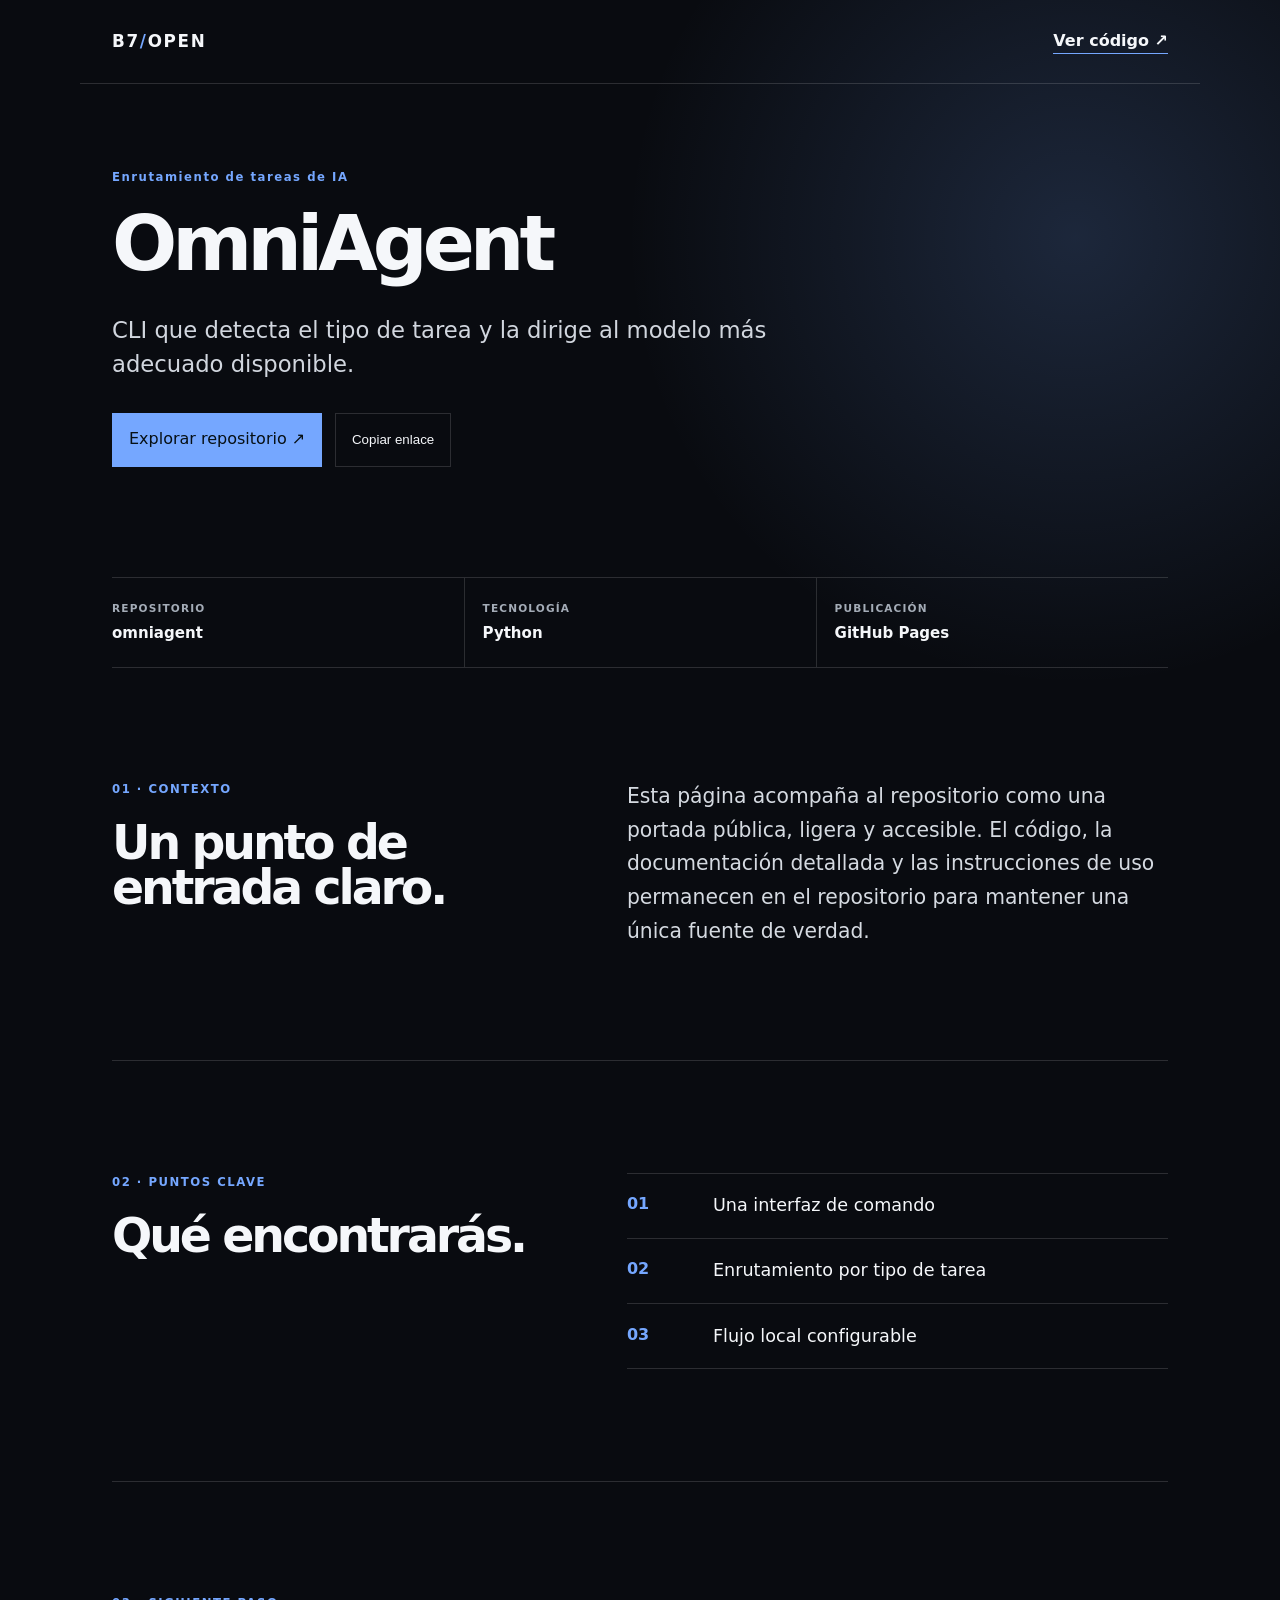
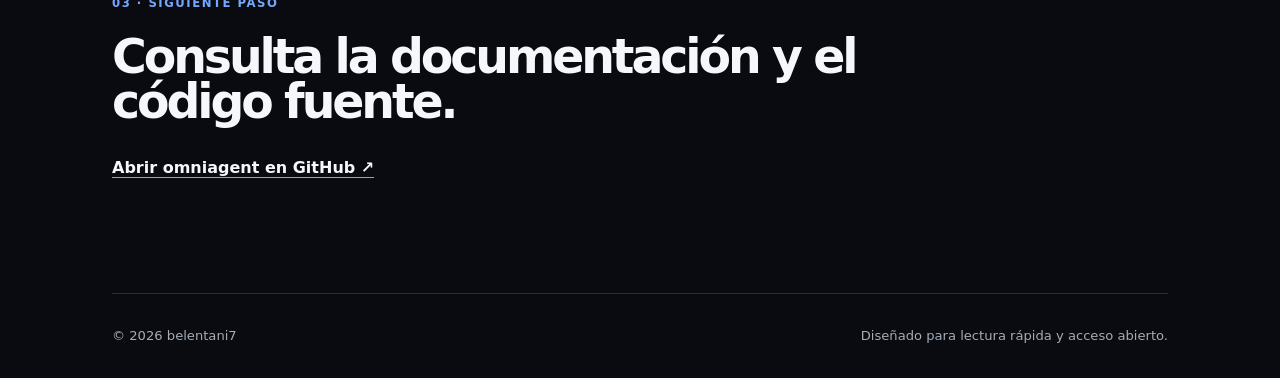
==== docs/index.html @ 62c28ca4 "docs: add accessible GitHub Pages landing page" ====
<!doctype html>
<html lang="es">
<head>
  <meta charset="utf-8">
  <meta name="viewport" content="width=device-width, initial-scale=1">
  <meta name="description" content="One CLI to route AI tasks to the best model.">
  <meta name="color-scheme" content="dark">
  <title>OmniAgent · belentani7</title>
  <link rel="stylesheet" href="site.css">
</head>
<body style="--accent: #75a7ff;">
  <a class="skip-link" href="#contenido">Saltar al contenido</a>
  <header class="site-header" aria-label="Cabecera del sitio">
    <a class="brand" href="https://github.com/belentani7" aria-label="Perfil de belentani7">B7<span>/</span>OPEN</a>
    <a class="source-link" href="https://github.com/belentani7/omniagent" target="_blank" rel="noopener">Ver código <span aria-hidden="true">↗</span></a>
  </header>
  <main id="contenido">
    <section class="hero" aria-labelledby="titulo-principal">
      <p class="eyebrow">Enrutamiento de tareas de IA</p>
      <h1 id="titulo-principal">OmniAgent</h1>
      <p class="lede">CLI que detecta el tipo de tarea y la dirige al modelo más adecuado disponible.</p>
      <div class="actions">
        <a class="button button-primary" href="https://github.com/belentani7/omniagent" target="_blank" rel="noopener">Explorar repositorio <span aria-hidden="true">↗</span></a>
        
        <button class="button button-secondary" type="button" data-copy-url="https://github.com/belentani7/omniagent">Copiar enlace</button>
      </div>
      <p class="copy-status" role="status" aria-live="polite"></p>
    </section>
    <section class="facts" aria-label="Información del proyecto">
      <div><span>REPOSITORIO</span><strong>omniagent</strong></div>
      <div><span>TECNOLOGÍA</span><strong>Python</strong></div>
      <div><span>PUBLICACIÓN</span><strong>GitHub Pages</strong></div>
    </section>
    <section class="overview" aria-labelledby="sobre-proyecto">
      <div class="section-heading"><p class="eyebrow">01 · CONTEXTO</p><h2 id="sobre-proyecto">Un punto de entrada claro.</h2></div>
      <p>Esta página acompaña al repositorio como una portada pública, ligera y accesible. El código, la documentación detallada y las instrucciones de uso permanecen en el repositorio para mantener una única fuente de verdad.</p>
    </section>
    <section class="highlights" aria-labelledby="puntos-clave">
      <div class="section-heading"><p class="eyebrow">02 · PUNTOS CLAVE</p><h2 id="puntos-clave">Qué encontrarás.</h2></div>
      <ol>
        <li><span>01</span><p>Una interfaz de comando</p></li>
        <li><span>02</span><p>Enrutamiento por tipo de tarea</p></li>
        <li><span>03</span><p>Flujo local configurable</p></li>
      </ol>
    </section>
    <section class="next" aria-labelledby="siguiente-paso">
      <p class="eyebrow">03 · SIGUIENTE PASO</p>
      <h2 id="siguiente-paso">Consulta la documentación y el código fuente.</h2>
      <a class="text-link" href="https://github.com/belentani7/omniagent" target="_blank" rel="noopener">Abrir omniagent en GitHub <span aria-hidden="true">↗</span></a>
    </section>
  </main>
  <footer><span>© <span id="year"></span> belentani7</span><span>Diseñado para lectura rápida y acceso abierto.</span></footer>
  <script src="site.js"></script>
</body>
</html>
---- docs/site.css ----
:root{--ink:#f5f7fa;--muted:#a4acb7;--paper:#090b10;--panel:#11151d;--line:rgba(255,255,255,.14);--accent:#89f7fe;font-family:Inter,ui-sans-serif,system-ui,-apple-system,BlinkMacSystemFont,"Segoe UI",sans-serif}*{box-sizing:border-box}html{scroll-behavior:smooth}body{margin:0;min-width:320px;background:radial-gradient(circle at 84% 12%,color-mix(in srgb,var(--accent) 18%,transparent),transparent 28rem),var(--paper);color:var(--ink);line-height:1.55}.skip-link{position:absolute;left:1rem;top:-4rem;background:var(--accent);color:#07090c;padding:.75rem 1rem;font-weight:800;z-index:2}.skip-link:focus{top:1rem}.site-header,main,footer{max-width:1120px;margin:auto;padding-left:2rem;padding-right:2rem}.site-header{height:84px;display:flex;align-items:center;justify-content:space-between;border-bottom:1px solid var(--line)}.brand{color:var(--ink);font-size:1.05rem;font-weight:900;letter-spacing:.1em;text-decoration:none}.brand span{color:var(--accent)}.source-link,.text-link{color:var(--ink);text-decoration:none;border-bottom:1px solid var(--accent);font-weight:700}.source-link:hover,.text-link:hover{color:var(--accent)}.hero{min-height:492px;display:flex;flex-direction:column;align-items:flex-start;justify-content:center;padding:5.25rem 0 4.5rem}.eyebrow{color:var(--accent);font-size:.73rem;font-weight:900;letter-spacing:.13em;margin:0 0 1.35rem}.hero h1,.section-heading h2,.next h2{font-size:clamp(2.4rem,6vw,5.7rem);letter-spacing:-.065em;line-height:.95;margin:0;max-width:950px}.lede{color:#d1d6de;font-size:clamp(1.1rem,2vw,1.42rem);line-height:1.5;max-width:690px;margin:2rem 0}.actions{display:flex;gap:.8rem;flex-wrap:wrap}.button{border:1px solid var(--line);border-radius:0;padding:.85rem 1rem;font:700 .91rem/1.2 inherit;text-decoration:none;cursor:pointer;transition:transform .2s,background .2s,color .2s}.button:hover{transform:translateY(-2px)}.button-primary{background:var(--accent);border-color:var(--accent);color:#071015}.button-secondary{background:transparent;color:var(--ink)}.button-secondary:hover{background:var(--panel)}.copy-status{min-height:1.5rem;margin:.9rem 0 0;color:var(--muted);font-size:.9rem}.facts{display:grid;grid-template-columns:repeat(3,1fr);border-top:1px solid var(--line);border-bottom:1px solid var(--line)}.facts div{padding:1.35rem 1.1rem 1.4rem 0;display:grid;gap:.35rem}.facts div+div{padding-left:1.1rem;border-left:1px solid var(--line)}.facts span{font-size:.66rem;color:var(--muted);font-weight:800;letter-spacing:.11em}.facts strong{font-size:.94rem}.overview,.highlights,.next{display:grid;grid-template-columns:5fr 6fr;gap:4rem;padding:7rem 0;border-bottom:1px solid var(--line)}.overview>p{font-size:1.27rem;line-height:1.65;margin:0;color:#d5dae1}.section-heading h2,.next h2{font-size:clamp(2rem,3.7vw,3.5rem)}.highlights ol{list-style:none;margin:0;padding:0;border-top:1px solid var(--line)}.highlights li{display:grid;grid-template-columns:70px 1fr;gap:1rem;padding:1.15rem 0;border-bottom:1px solid var(--line)}.highlights li span{color:var(--accent);font-weight:800}.highlights li p{margin:0;font-size:1.1rem}.next{display:block}.next h2{max-width:800px;margin-bottom:2rem}footer{display:flex;justify-content:space-between;gap:1.5rem;padding-top:2rem!important;padding-bottom:2rem!important;color:var(--muted);font-size:.82rem}@media(max-width:720px){.site-header,main,footer{padding-left:1.25rem;padding-right:1.25rem}.site-header{height:68px}.source-link{font-size:.82rem}.hero{min-height:420px;padding:4rem 0}.facts{grid-template-columns:1fr}.facts div+div{border-left:0;border-top:1px solid var(--line);padding-left:0}.overview,.highlights{grid-template-columns:1fr;gap:2rem;padding:4.2rem 0}.next{padding:4.2rem 0}footer{display:grid}.button{width:100%;text-align:center}.actions{width:100%}}@media(prefers-reduced-motion:reduce){*{scroll-behavior:auto!important;transition:none!important}}
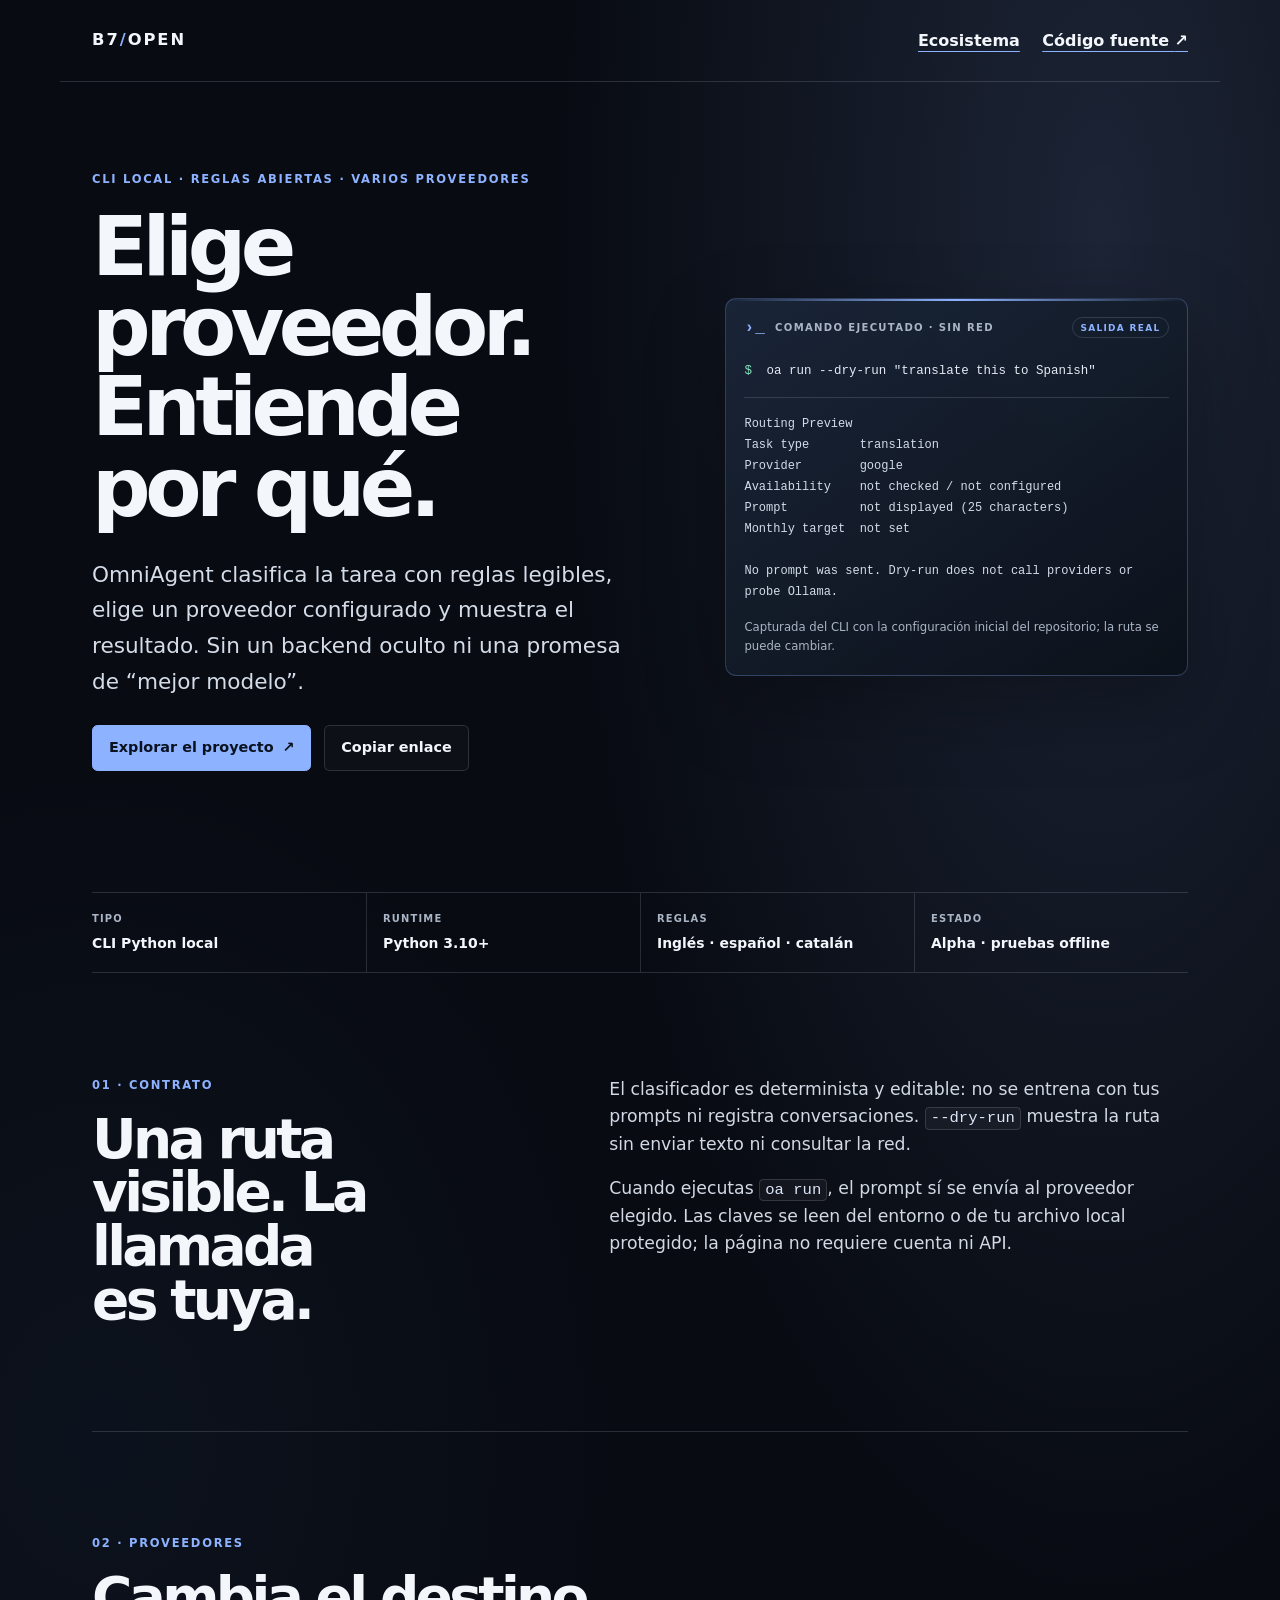
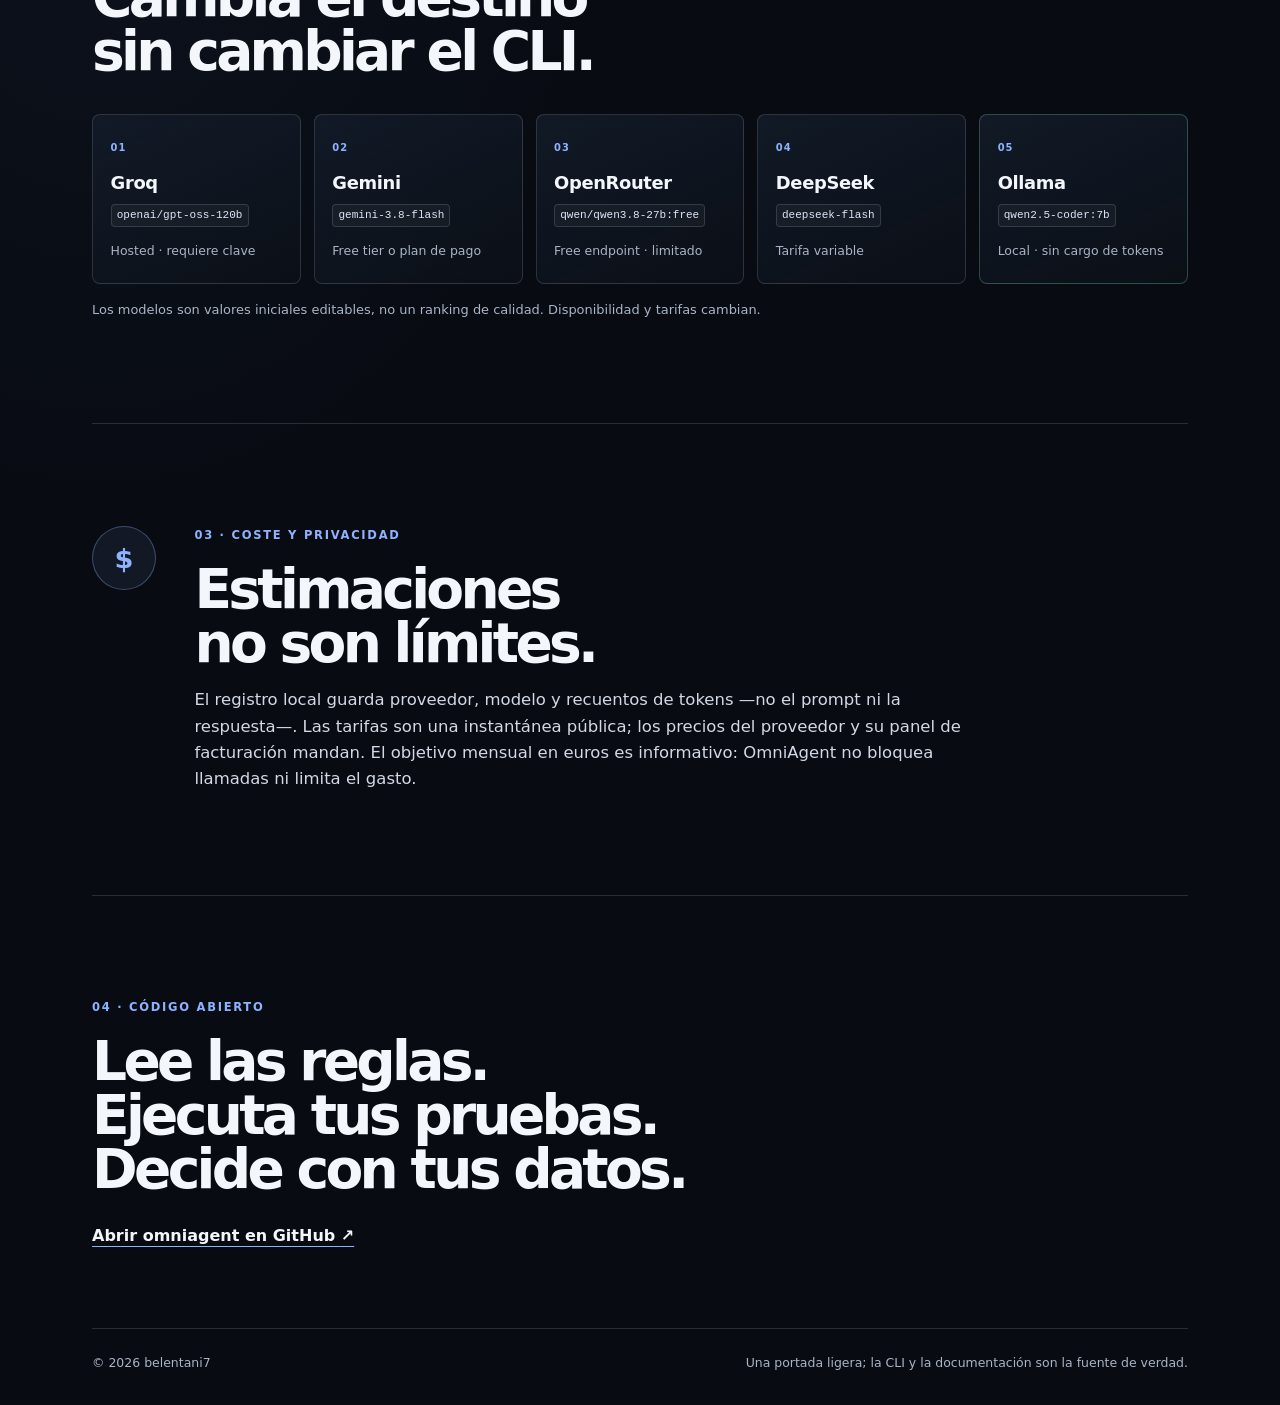
==== commit f3897908: "feat(omniagent): v2.1 verificada de Drive" ====
--- a/docs/index.html
+++ b/docs/index.html
@@ -3,53 +3,140 @@
 <head>
   <meta charset="utf-8">
   <meta name="viewport" content="width=device-width, initial-scale=1">
-  <meta name="description" content="One CLI to route AI tasks to the best model.">
+  <meta name="description" content="OmniAgent es una CLI local que enruta tareas de IA a proveedores configurados mediante reglas visibles y editables.">
   <meta name="color-scheme" content="dark">
-  <title>OmniAgent · belentani7</title>
+  <meta name="theme-color" content="#080b12">
+  <title>OmniAgent — Enrutamiento local, sin misterio</title>
   <link rel="stylesheet" href="site.css">
+
+<style id="reduced-motion-support">
+@media (prefers-reduced-motion: reduce) {
+  html { scroll-behavior: auto !important; }
+  *, *::before, *::after {
+    animation-duration: 0.01ms !important;
+    animation-iteration-count: 1 !important;
+    transition-duration: 0.01ms !important;
+    scroll-behavior: auto !important;
+  }
+}
+</style>
 </head>
-<body style="--accent: #75a7ff;">
+<body style="--accent: #8db2ff;">
   <a class="skip-link" href="#contenido">Saltar al contenido</a>
-  <header class="site-header" aria-label="Cabecera del sitio">
+  <header class="site-header">
     <a class="brand" href="https://github.com/belentani7" aria-label="Perfil de belentani7">B7<span>/</span>OPEN</a>
-    <a class="source-link" href="https://github.com/belentani7/omniagent" target="_blank" rel="noopener">Ver código <span aria-hidden="true">↗</span></a>
+    <nav class="header-links" aria-label="Enlaces del proyecto">
+      <a class="source-link" href="./ecosistema.html">Ecosistema</a>
+      <a class="source-link" href="https://github.com/belentani7/omniagent" target="_blank" rel="noopener noreferrer">
+        Código fuente <span aria-hidden="true">↗</span>
+      </a>
+    </nav>
   </header>
+
   <main id="contenido">
     <section class="hero" aria-labelledby="titulo-principal">
-      <p class="eyebrow">Enrutamiento de tareas de IA</p>
-      <h1 id="titulo-principal">OmniAgent</h1>
-      <p class="lede">CLI que detecta el tipo de tarea y la dirige al modelo más adecuado disponible.</p>
-      <div class="actions">
-        <a class="button button-primary" href="https://github.com/belentani7/omniagent" target="_blank" rel="noopener">Explorar repositorio <span aria-hidden="true">↗</span></a>
-        
-        <button class="button button-secondary" type="button" data-copy-url="https://github.com/belentani7/omniagent">Copiar enlace</button>
+      <div class="hero-copy">
+        <p class="eyebrow">CLI local · reglas abiertas · varios proveedores</p>
+        <h1 id="titulo-principal">Elige proveedor. Entiende por qué.</h1>
+        <p class="lede">
+          OmniAgent clasifica la tarea con reglas legibles, elige un proveedor configurado
+          y muestra el resultado. Sin un backend oculto ni una promesa de “mejor modelo”.
+        </p>
+        <div class="actions">
+          <a class="button button-primary" href="https://github.com/belentani7/omniagent" target="_blank" rel="noopener noreferrer">
+            Explorar el proyecto <span aria-hidden="true">↗</span>
+          </a>
+          <button class="button button-secondary" type="button" data-copy-url="https://github.com/belentani7/omniagent">
+            Copiar enlace
+          </button>
+        </div>
+        <p class="copy-status" role="status" aria-live="polite"></p>
       </div>
-      <p class="copy-status" role="status" aria-live="polite"></p>
+
+      <div class="route-card terminal-card" aria-label="Salida real de una ejecución local de OmniAgent">
+        <div class="route-card-header">
+          <span class="terminal-mark" aria-hidden="true">›_</span>
+          <span>COMANDO EJECUTADO · SIN RED</span>
+          <span class="route-label">SALIDA REAL</span>
+        </div>
+        <p class="terminal-command"><span aria-hidden="true">$</span> oa run --dry-run "translate this to Spanish"</p>
+        <pre class="terminal-output"><code>Routing Preview
+Task type       translation
+Provider        google
+Availability    not checked / not configured
+Prompt          not displayed (25 characters)
+Monthly target  not set
+
+No prompt was sent. Dry-run does not call providers or probe Ollama.</code></pre>
+        <p class="card-footnote">Capturada del CLI con la configuración inicial del repositorio; la ruta se puede cambiar.</p>
+      </div>
     </section>
-    <section class="facts" aria-label="Información del proyecto">
-      <div><span>REPOSITORIO</span><strong>omniagent</strong></div>
-      <div><span>TECNOLOGÍA</span><strong>Python</strong></div>
-      <div><span>PUBLICACIÓN</span><strong>GitHub Pages</strong></div>
+
+    <section class="facts" aria-label="Datos del proyecto">
+      <div><span>TIPO</span><strong>CLI Python local</strong></div>
+      <div><span>RUNTIME</span><strong>Python 3.10+</strong></div>
+      <div><span>REGLAS</span><strong>Inglés · español · catalán</strong></div>
+      <div><span>ESTADO</span><strong>Alpha · pruebas offline</strong></div>
     </section>
-    <section class="overview" aria-labelledby="sobre-proyecto">
-      <div class="section-heading"><p class="eyebrow">01 · CONTEXTO</p><h2 id="sobre-proyecto">Un punto de entrada claro.</h2></div>
-      <p>Esta página acompaña al repositorio como una portada pública, ligera y accesible. El código, la documentación detallada y las instrucciones de uso permanecen en el repositorio para mantener una única fuente de verdad.</p>
+
+    <section class="overview" aria-labelledby="overview-title">
+      <div class="section-heading">
+        <p class="eyebrow">01 · CONTRATO</p>
+        <h2 id="overview-title">Una ruta visible. La llamada es tuya.</h2>
+      </div>
+      <div class="overview-copy">
+        <p>
+          El clasificador es determinista y editable: no se entrena con tus prompts ni registra
+          conversaciones. <code>--dry-run</code> muestra la ruta sin enviar texto ni consultar la red.
+        </p>
+        <p>
+          Cuando ejecutas <code>oa run</code>, el prompt sí se envía al proveedor elegido. Las claves se
+          leen del entorno o de tu archivo local protegido; la página no requiere cuenta ni API.
+        </p>
+      </div>
     </section>
-    <section class="highlights" aria-labelledby="puntos-clave">
-      <div class="section-heading"><p class="eyebrow">02 · PUNTOS CLAVE</p><h2 id="puntos-clave">Qué encontrarás.</h2></div>
-      <ol>
-        <li><span>01</span><p>Una interfaz de comando</p></li>
-        <li><span>02</span><p>Enrutamiento por tipo de tarea</p></li>
-        <li><span>03</span><p>Flujo local configurable</p></li>
-      </ol>
+
+    <section class="providers" aria-labelledby="providers-title">
+      <div class="section-heading">
+        <p class="eyebrow">02 · PROVEEDORES</p>
+        <h2 id="providers-title">Cambia el destino sin cambiar el CLI.</h2>
+      </div>
+      <div class="provider-grid">
+        <article class="provider-card"><span class="provider-index">01</span><h3>Groq</h3><code>openai/gpt-oss-120b</code><p>Hosted · requiere clave</p></article>
+        <article class="provider-card"><span class="provider-index">02</span><h3>Gemini</h3><code>gemini-3.8-flash</code><p>Free tier o plan de pago</p></article>
+        <article class="provider-card"><span class="provider-index">03</span><h3>OpenRouter</h3><code>qwen/qwen3.8-27b:free</code><p>Free endpoint · limitado</p></article>
+        <article class="provider-card"><span class="provider-index">04</span><h3>DeepSeek</h3><code>deepseek-flash</code><p>Tarifa variable</p></article>
+        <article class="provider-card provider-card-local"><span class="provider-index">05</span><h3>Ollama</h3><code>qwen2.5-coder:7b</code><p>Local · sin cargo de tokens</p></article>
+      </div>
+      <p class="section-note">Los modelos son valores iniciales editables, no un ranking de calidad. Disponibilidad y tarifas cambian.</p>
     </section>
-    <section class="next" aria-labelledby="siguiente-paso">
-      <p class="eyebrow">03 · SIGUIENTE PASO</p>
-      <h2 id="siguiente-paso">Consulta la documentación y el código fuente.</h2>
-      <a class="text-link" href="https://github.com/belentani7/omniagent" target="_blank" rel="noopener">Abrir omniagent en GitHub <span aria-hidden="true">↗</span></a>
+
+    <section class="economics" aria-labelledby="economics-title">
+      <div class="economics-mark" aria-hidden="true">$</div>
+      <div>
+        <p class="eyebrow">03 · COSTE Y PRIVACIDAD</p>
+        <h2 id="economics-title">Estimaciones no son límites.</h2>
+        <p>
+          El registro local guarda proveedor, modelo y recuentos de tokens —no el prompt ni la respuesta—.
+          Las tarifas son una instantánea pública; los precios del proveedor y su panel de facturación mandan.
+          El objetivo mensual en euros es informativo: OmniAgent no bloquea llamadas ni limita el gasto.
+        </p>
+      </div>
+    </section>
+
+    <section class="next" aria-labelledby="next-title">
+      <p class="eyebrow">04 · CÓDIGO ABIERTO</p>
+      <h2 id="next-title">Lee las reglas. Ejecuta tus pruebas. Decide con tus datos.</h2>
+      <a class="text-link" href="https://github.com/belentani7/omniagent" target="_blank" rel="noopener noreferrer">
+        Abrir omniagent en GitHub <span aria-hidden="true">↗</span>
+      </a>
     </section>
   </main>
-  <footer><span>© <span id="year"></span> belentani7</span><span>Diseñado para lectura rápida y acceso abierto.</span></footer>
-  <script src="site.js"></script>
+
+  <footer>
+    <span>© <span id="year"></span> belentani7</span>
+    <span>Una portada ligera; la CLI y la documentación son la fuente de verdad.</span>
+  </footer>
+  <script src="site.js" defer></script>
 </body>
 </html>
--- a/docs/site.css
+++ b/docs/site.css
@@ -1 +1,213 @@
-:root{--ink:#f5f7fa;--muted:#a4acb7;--paper:#090b10;--panel:#11151d;--line:rgba(255,255,255,.14);--accent:#89f7fe;font-family:Inter,ui-sans-serif,system-ui,-apple-system,BlinkMacSystemFont,"Segoe UI",sans-serif}*{box-sizing:border-box}html{scroll-behavior:smooth}body{margin:0;min-width:320px;background:radial-gradient(circle at 84% 12%,color-mix(in srgb,var(--accent) 18%,transparent),transparent 28rem),var(--paper);color:var(--ink);line-height:1.55}.skip-link{position:absolute;left:1rem;top:-4rem;background:var(--accent);color:#07090c;padding:.75rem 1rem;font-weight:800;z-index:2}.skip-link:focus{top:1rem}.site-header,main,footer{max-width:1120px;margin:auto;padding-left:2rem;padding-right:2rem}.site-header{height:84px;display:flex;align-items:center;justify-content:space-between;border-bottom:1px solid var(--line)}.brand{color:var(--ink);font-size:1.05rem;font-weight:900;letter-spacing:.1em;text-decoration:none}.brand span{color:var(--accent)}.source-link,.text-link{color:var(--ink);text-decoration:none;border-bottom:1px solid var(--accent);font-weight:700}.source-link:hover,.text-link:hover{color:var(--accent)}.hero{min-height:492px;display:flex;flex-direction:column;align-items:flex-start;justify-content:center;padding:5.25rem 0 4.5rem}.eyebrow{color:var(--accent);font-size:.73rem;font-weight:900;letter-spacing:.13em;margin:0 0 1.35rem}.hero h1,.section-heading h2,.next h2{font-size:clamp(2.4rem,6vw,5.7rem);letter-spacing:-.065em;line-height:.95;margin:0;max-width:950px}.lede{color:#d1d6de;font-size:clamp(1.1rem,2vw,1.42rem);line-height:1.5;max-width:690px;margin:2rem 0}.actions{display:flex;gap:.8rem;flex-wrap:wrap}.button{border:1px solid var(--line);border-radius:0;padding:.85rem 1rem;font:700 .91rem/1.2 inherit;text-decoration:none;cursor:pointer;transition:transform .2s,background .2s,color .2s}.button:hover{transform:translateY(-2px)}.button-primary{background:var(--accent);border-color:var(--accent);color:#071015}.button-secondary{background:transparent;color:var(--ink)}.button-secondary:hover{background:var(--panel)}.copy-status{min-height:1.5rem;margin:.9rem 0 0;color:var(--muted);font-size:.9rem}.facts{display:grid;grid-template-columns:repeat(3,1fr);border-top:1px solid var(--line);border-bottom:1px solid var(--line)}.facts div{padding:1.35rem 1.1rem 1.4rem 0;display:grid;gap:.35rem}.facts div+div{padding-left:1.1rem;border-left:1px solid var(--line)}.facts span{font-size:.66rem;color:var(--muted);font-weight:800;letter-spacing:.11em}.facts strong{font-size:.94rem}.overview,.highlights,.next{display:grid;grid-template-columns:5fr 6fr;gap:4rem;padding:7rem 0;border-bottom:1px solid var(--line)}.overview>p{font-size:1.27rem;line-height:1.65;margin:0;color:#d5dae1}.section-heading h2,.next h2{font-size:clamp(2rem,3.7vw,3.5rem)}.highlights ol{list-style:none;margin:0;padding:0;border-top:1px solid var(--line)}.highlights li{display:grid;grid-template-columns:70px 1fr;gap:1rem;padding:1.15rem 0;border-bottom:1px solid var(--line)}.highlights li span{color:var(--accent);font-weight:800}.highlights li p{margin:0;font-size:1.1rem}.next{display:block}.next h2{max-width:800px;margin-bottom:2rem}footer{display:flex;justify-content:space-between;gap:1.5rem;padding-top:2rem!important;padding-bottom:2rem!important;color:var(--muted);font-size:.82rem}@media(max-width:720px){.site-header,main,footer{padding-left:1.25rem;padding-right:1.25rem}.site-header{height:68px}.source-link{font-size:.82rem}.hero{min-height:420px;padding:4rem 0}.facts{grid-template-columns:1fr}.facts div+div{border-left:0;border-top:1px solid var(--line);padding-left:0}.overview,.highlights{grid-template-columns:1fr;gap:2rem;padding:4.2rem 0}.next{padding:4.2rem 0}footer{display:grid}.button{width:100%;text-align:center}.actions{width:100%}}@media(prefers-reduced-motion:reduce){*{scroll-behavior:auto!important;transition:none!important}}
+/* Local-only styles: no remote font, image, or runtime dependency. */
+:root {
+  color-scheme: dark;
+  --paper: #080b12;
+  --panel: #101621;
+  --panel-raised: #151e2c;
+  --ink: #f3f6fb;
+  --muted: #a9b4c5;
+  --line: rgba(224, 233, 247, 0.15);
+  --accent: #8db2ff;
+  --accent-ink: #0a1220;
+  font-family: Inter, ui-sans-serif, system-ui, -apple-system, BlinkMacSystemFont, "Segoe UI", sans-serif;
+  font-synthesis: none;
+  text-rendering: optimizeLegibility;
+}
+
+* { box-sizing: border-box; }
+html { scroll-behavior: smooth; }
+body {
+  min-width: 320px;
+  margin: 0;
+  background:
+    radial-gradient(ellipse at 86% 8%, color-mix(in srgb, var(--accent) 15%, transparent), transparent 34rem),
+    radial-gradient(ellipse at 8% 48%, rgba(51, 81, 128, 0.10), transparent 32rem),
+    var(--paper);
+  color: var(--ink);
+  line-height: 1.6;
+}
+
+.site-header, main, footer { width: min(1160px, 100%); margin-inline: auto; padding-inline: 2rem; }
+.site-header {
+  height: 82px;
+  display: flex;
+  align-items: center;
+  justify-content: space-between;
+  border-bottom: 1px solid var(--line);
+}
+.brand {
+  color: var(--ink);
+  font-size: 1.02rem;
+  font-weight: 900;
+  letter-spacing: .12em;
+  text-decoration: none;
+}
+.brand span { color: var(--accent); }
+.header-links { display: flex; align-items: center; gap: 1.4rem; }
+.source-link, .text-link {
+  color: var(--ink);
+  font-weight: 750;
+  text-decoration-thickness: 1px;
+  text-underline-offset: .3em;
+  text-decoration-color: var(--accent);
+}
+.source-link:hover, .text-link:hover { color: var(--accent); }
+.skip-link {
+  position: absolute;
+  z-index: 5;
+  left: 1rem;
+  top: -5rem;
+  padding: .75rem 1rem;
+  background: var(--accent);
+  color: var(--accent-ink);
+  font-weight: 800;
+}
+.skip-link:focus { top: 1rem; }
+:focus-visible { outline: 3px solid var(--accent); outline-offset: 4px; }
+
+.hero {
+  min-height: 570px;
+  display: grid;
+  grid-template-columns: minmax(0, 1.08fr) minmax(330px, .92fr);
+  align-items: center;
+  gap: clamp(2.5rem, 7vw, 6rem);
+  padding-block: 5.5rem;
+}
+.eyebrow {
+  margin: 0 0 1.15rem;
+  color: var(--accent);
+  font-size: .72rem;
+  font-weight: 850;
+  letter-spacing: .15em;
+  text-transform: uppercase;
+}
+.hero h1, .section-heading h2, .economics h2, .next h2 {
+  max-width: 780px;
+  margin: 0;
+  font-size: clamp(2.65rem, 6.4vw, 5.8rem);
+  font-weight: 780;
+  letter-spacing: -.067em;
+  line-height: .98;
+  text-wrap: balance;
+}
+.lede {
+  max-width: 640px;
+  margin: 1.8rem 0 1.6rem;
+  color: #d4dce8;
+  font-size: clamp(1.08rem, 2vw, 1.35rem);
+  line-height: 1.65;
+  text-wrap: pretty;
+}
+.actions { display: flex; flex-wrap: wrap; gap: .8rem; }
+.button {
+  min-height: 46px;
+  display: inline-flex;
+  align-items: center;
+  justify-content: center;
+  gap: .55rem;
+  border: 1px solid var(--line);
+  border-radius: .35rem;
+  padding: .78rem 1rem;
+  font: inherit;
+  font-size: .9rem;
+  font-weight: 750;
+  line-height: 1.2;
+  text-align: center;
+  text-decoration: none;
+  cursor: pointer;
+  transition: transform .18s ease, background-color .18s ease, border-color .18s ease;
+}
+.button:hover { transform: translateY(-2px); }
+.button-primary { border-color: var(--accent); background: var(--accent); color: var(--accent-ink); }
+.button-primary:hover { border-color: #b2ccff; background: #b2ccff; }
+.button-secondary { background: rgba(255, 255, 255, .025); color: var(--ink); }
+.button-secondary:hover { border-color: color-mix(in srgb, var(--accent) 55%, var(--line)); background: var(--panel); }
+.copy-status { min-height: 1.45rem; margin: .65rem 0 0; color: var(--muted); font-size: .83rem; }
+
+.route-card {
+  position: relative;
+  overflow: hidden;
+  border: 1px solid rgba(141, 178, 255, .24);
+  border-radius: .7rem;
+  padding: 1.15rem;
+  background: linear-gradient(145deg, rgba(26, 38, 57, .92), rgba(12, 17, 26, .96));
+  box-shadow: 0 28px 80px rgba(0, 0, 0, .28);
+}
+.route-card::before {
+  position: absolute;
+  inset: 0 0 auto;
+  height: 2px;
+  background: linear-gradient(90deg, transparent, var(--accent), transparent);
+  content: "";
+}
+.route-card-header { display: flex; align-items: center; gap: .55rem; color: var(--muted); font-size: .63rem; font-weight: 850; letter-spacing: .13em; }
+.terminal-mark { color: var(--accent); font: 850 1rem/1 ui-monospace, SFMono-Regular, Menlo, Consolas, monospace; }
+.route-label { margin-left: auto; border: 1px solid var(--line); border-radius: 999px; padding: .15rem .45rem; color: var(--accent); font-size: .56rem; white-space: nowrap; }
+.terminal-command { margin: 1.5rem 0 0; border-bottom: 1px solid var(--line); padding-bottom: .9rem; color: #e4eaf4; font: .78rem/1.6 ui-monospace, SFMono-Regular, Menlo, Consolas, monospace; overflow-wrap: anywhere; }
+.terminal-command span { margin-right: .45rem; color: #86e0bd; }
+.terminal-output { margin: 1rem 0 .25rem; color: #d3dce9; font: .75rem/1.75 ui-monospace, SFMono-Regular, Menlo, Consolas, monospace; white-space: pre-wrap; overflow-wrap: anywhere; }
+.terminal-output code { border: 0; padding: 0; background: none; color: inherit; font: inherit; }
+.card-footnote { margin: .95rem 0 .1rem; color: var(--muted); font-size: .73rem; }
+
+.facts { display: grid; grid-template-columns: repeat(4, 1fr); border-block: 1px solid var(--line); }
+.facts div { display: grid; gap: .3rem; padding: 1.1rem 1rem 1.15rem 0; }
+.facts div + div { border-left: 1px solid var(--line); padding-left: 1rem; }
+.facts span { color: var(--muted); font-size: .62rem; font-weight: 850; letter-spacing: .12em; }
+.facts strong { font-size: .87rem; font-weight: 680; }
+
+.overview, .providers, .economics, .next { border-bottom: 1px solid var(--line); padding-block: 6.4rem; }
+.overview { display: grid; grid-template-columns: .85fr 1.15fr; gap: clamp(2.5rem, 7vw, 6rem); }
+.section-heading h2, .economics h2, .next h2 { font-size: clamp(2rem, 4.3vw, 3.55rem); }
+.overview-copy { max-width: 690px; color: #d2d9e4; font-size: 1.08rem; }
+.overview-copy p { margin: 0 0 1rem; }
+.overview-copy p:last-child { margin-bottom: 0; }
+code { border: 1px solid var(--line); border-radius: .25rem; padding: .08rem .32rem; background: rgba(255, 255, 255, .04); color: #dce7fa; font-family: ui-monospace, SFMono-Regular, Menlo, Consolas, monospace; font-size: .9em; }
+
+.provider-grid { display: grid; grid-template-columns: repeat(auto-fit, minmax(195px, 1fr)); gap: .8rem; margin-top: 2.2rem; }
+.provider-card { position: relative; min-height: 170px; border: 1px solid var(--line); border-radius: .5rem; padding: 1.1rem; background: linear-gradient(155deg, rgba(20, 29, 43, .82), rgba(12, 17, 25, .72)); }
+.provider-card-local { border-color: rgba(134, 224, 189, .27); }
+.provider-index { color: var(--accent); font-size: .62rem; font-weight: 800; letter-spacing: .11em; }
+.provider-card h3 { margin: .65rem 0 .15rem; font-size: 1.12rem; letter-spacing: -.02em; }
+.provider-card code { display: inline-block; max-width: 100%; overflow-wrap: anywhere; font-size: .69rem; }
+.provider-card p { margin: .9rem 0 0; color: var(--muted); font-size: .78rem; }
+.section-note { margin: 1rem 0 0; color: var(--muted); font-size: .81rem; }
+
+.economics { display: grid; grid-template-columns: 80px 1fr; align-items: start; gap: 1.4rem; }
+.economics-mark { width: 64px; height: 64px; display: grid; place-items: center; border: 1px solid rgba(141, 178, 255, .35); border-radius: 50%; background: rgba(141, 178, 255, .08); color: var(--accent); font-size: 1.7rem; font-weight: 750; }
+.economics h2 { margin-bottom: 1rem; }
+.economics p:last-child { max-width: 790px; margin: 0; color: #d2d9e4; font-size: 1.03rem; }
+.next { padding-bottom: 5rem; }
+.next h2 { max-width: 850px; margin-bottom: 1.6rem; }
+footer { display: flex; justify-content: space-between; gap: 1.5rem; padding-block: 1.5rem 2rem; color: var(--muted); font-size: .78rem; }
+
+@media (max-width: 900px) {
+  .hero { grid-template-columns: 1fr; gap: 2rem; padding-block: 4.5rem; }
+  .route-card { max-width: 620px; }
+  .overview { grid-template-columns: 1fr; gap: 1.5rem; }
+}
+@media (max-width: 650px) {
+  .site-header, main, footer { padding-inline: 1.2rem; }
+  .site-header { height: 70px; }
+  .source-link { font-size: .82rem; }
+  .hero { min-height: 0; padding-block: 4rem 3rem; }
+  .hero h1 { font-size: clamp(2.55rem, 13vw, 4rem); }
+  .actions { display: grid; grid-template-columns: 1fr; }
+  .button { width: 100%; }
+  .facts { grid-template-columns: repeat(2, 1fr); }
+  .facts div:nth-child(3) { border-left: 0; padding-left: 0; }
+  .facts div:nth-child(n + 3) { border-top: 1px solid var(--line); }
+  .overview, .providers, .economics, .next { padding-block: 4.25rem; }
+  .economics { grid-template-columns: 1fr; gap: 1rem; }
+  .economics-mark { width: 50px; height: 50px; font-size: 1.35rem; }
+  footer { display: grid; gap: .45rem; }
+}
+@media (max-width: 390px) {
+  .site-header, main, footer { padding-inline: 1rem; }
+  .header-links { gap: .65rem; }
+  .source-link { font-size: .72rem; }
+  .terminal-output { font-size: .67rem; }
+  .facts strong { font-size: .79rem; }
+}
+@media (prefers-reduced-motion: reduce) {
+  *, *::before, *::after { scroll-behavior: auto !important; transition-duration: .01ms !important; animation-duration: .01ms !important; animation-iteration-count: 1 !important; }
+}
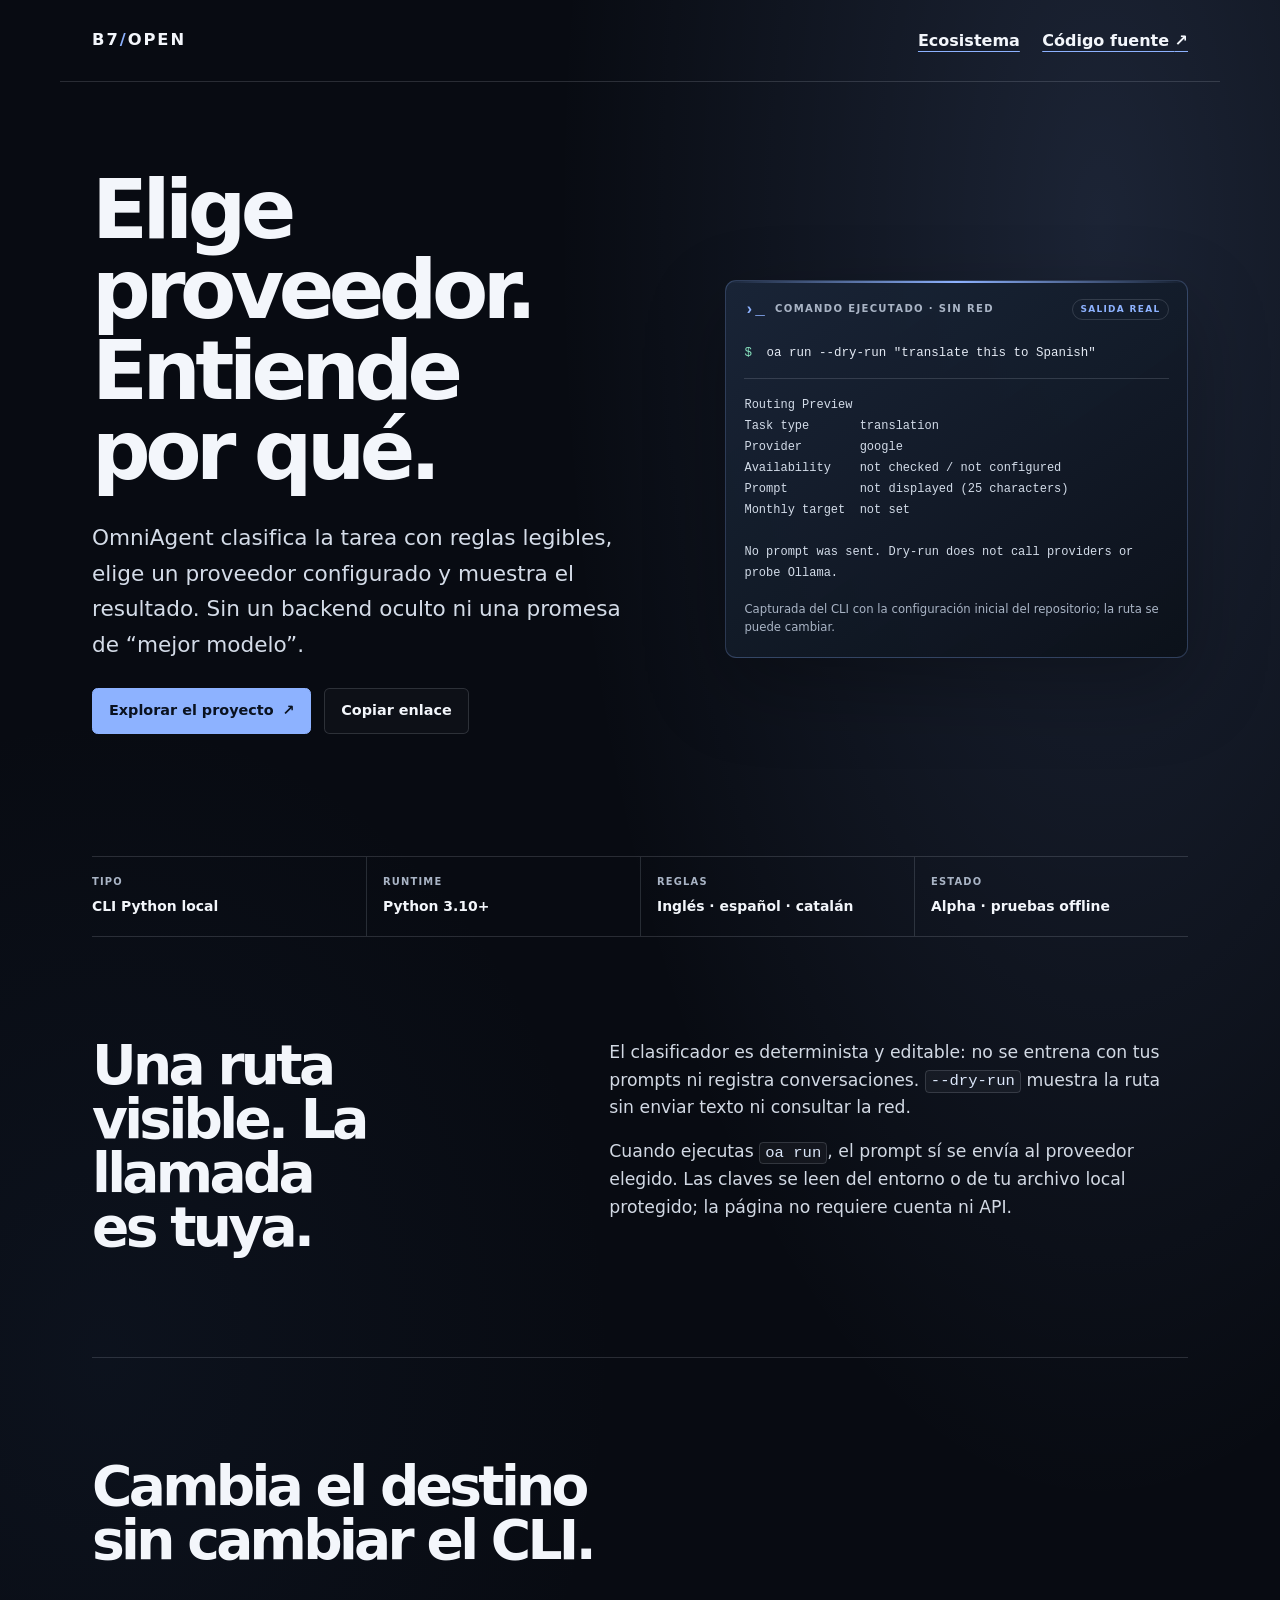
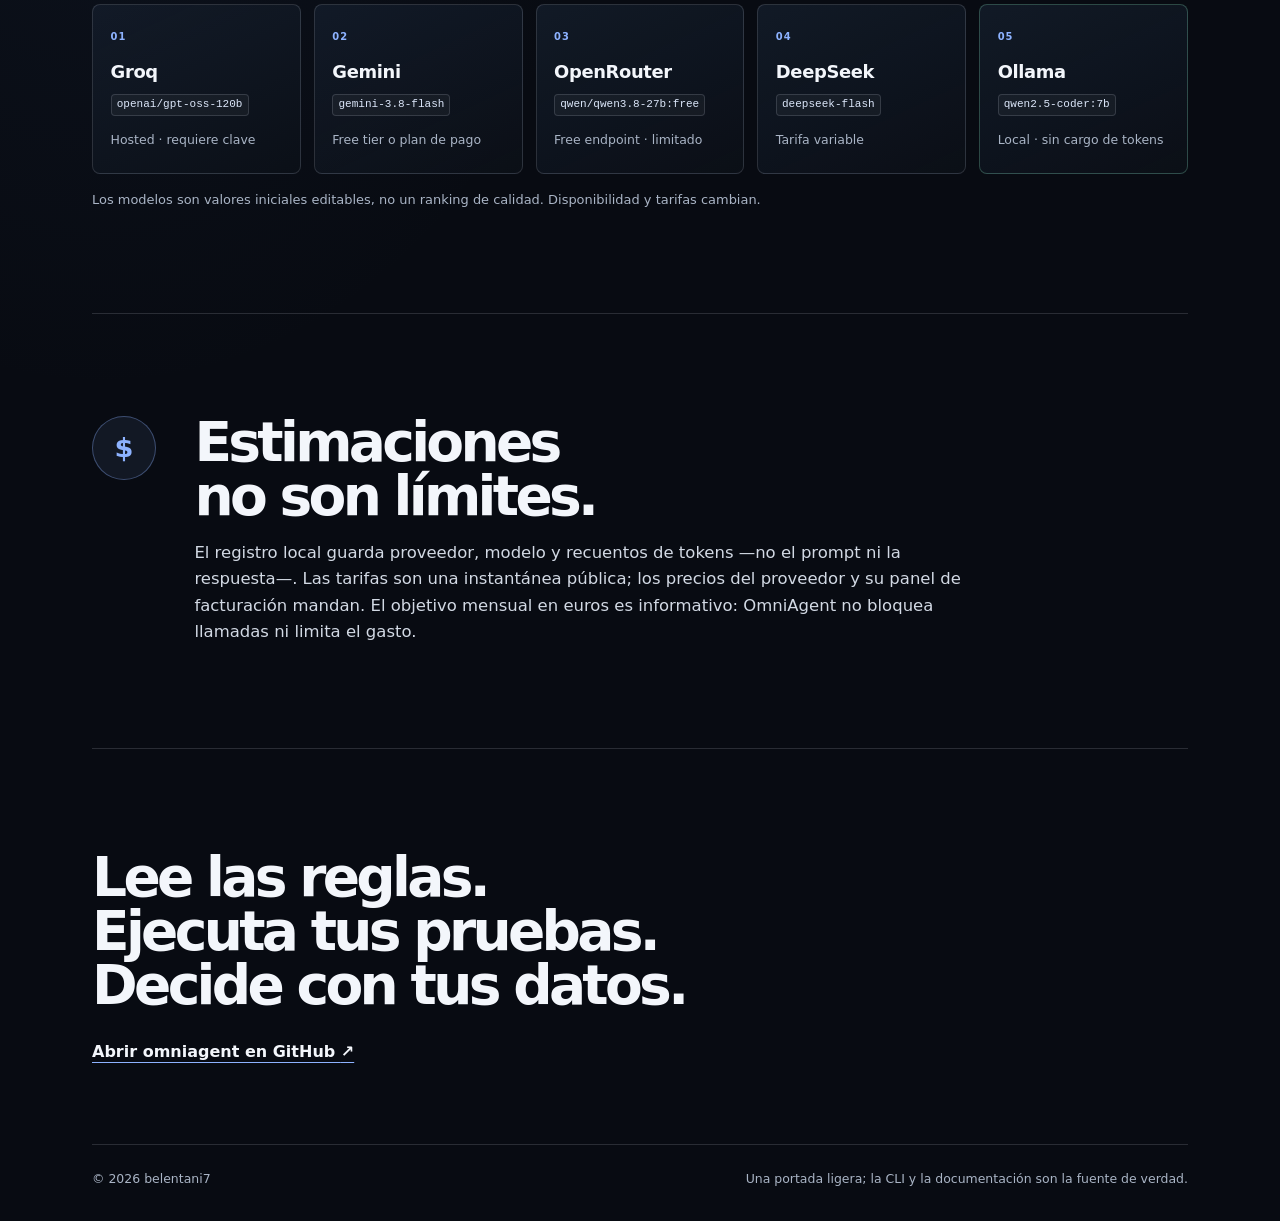
==== commit bcdb22ed: "chore: aplicar reparación completa y pack de conformidad (auditoría belentani7) - Mojibake reparado " ====
--- a/docs/index.html
+++ b/docs/index.html
@@ -19,6 +19,8 @@
     scroll-behavior: auto !important;
   }
 }
+
+    :focus-visible{outline:2px solid #ff073a;outline-offset:3px;border-radius:4px}
 </style>
 </head>
 <body style="--accent: #8db2ff;">
@@ -36,7 +38,7 @@
   <main id="contenido">
     <section class="hero" aria-labelledby="titulo-principal">
       <div class="hero-copy">
-        <p class="eyebrow">CLI local · reglas abiertas · varios proveedores</p>
+        
         <h1 id="titulo-principal">Elige proveedor. Entiende por qué.</h1>
         <p class="lede">
           OmniAgent clasifica la tarea con reglas legibles, elige un proveedor configurado
@@ -81,7 +83,7 @@
 
     <section class="overview" aria-labelledby="overview-title">
       <div class="section-heading">
-        <p class="eyebrow">01 · CONTRATO</p>
+        
         <h2 id="overview-title">Una ruta visible. La llamada es tuya.</h2>
       </div>
       <div class="overview-copy">
@@ -98,7 +100,7 @@
 
     <section class="providers" aria-labelledby="providers-title">
       <div class="section-heading">
-        <p class="eyebrow">02 · PROVEEDORES</p>
+        
         <h2 id="providers-title">Cambia el destino sin cambiar el CLI.</h2>
       </div>
       <div class="provider-grid">
@@ -114,7 +116,7 @@
     <section class="economics" aria-labelledby="economics-title">
       <div class="economics-mark" aria-hidden="true">$</div>
       <div>
-        <p class="eyebrow">03 · COSTE Y PRIVACIDAD</p>
+        
         <h2 id="economics-title">Estimaciones no son límites.</h2>
         <p>
           El registro local guarda proveedor, modelo y recuentos de tokens —no el prompt ni la respuesta—.
@@ -125,7 +127,7 @@
     </section>
 
     <section class="next" aria-labelledby="next-title">
-      <p class="eyebrow">04 · CÓDIGO ABIERTO</p>
+      
       <h2 id="next-title">Lee las reglas. Ejecuta tus pruebas. Decide con tus datos.</h2>
       <a class="text-link" href="https://github.com/belentani7/omniagent" target="_blank" rel="noopener noreferrer">
         Abrir omniagent en GitHub <span aria-hidden="true">↗</span>
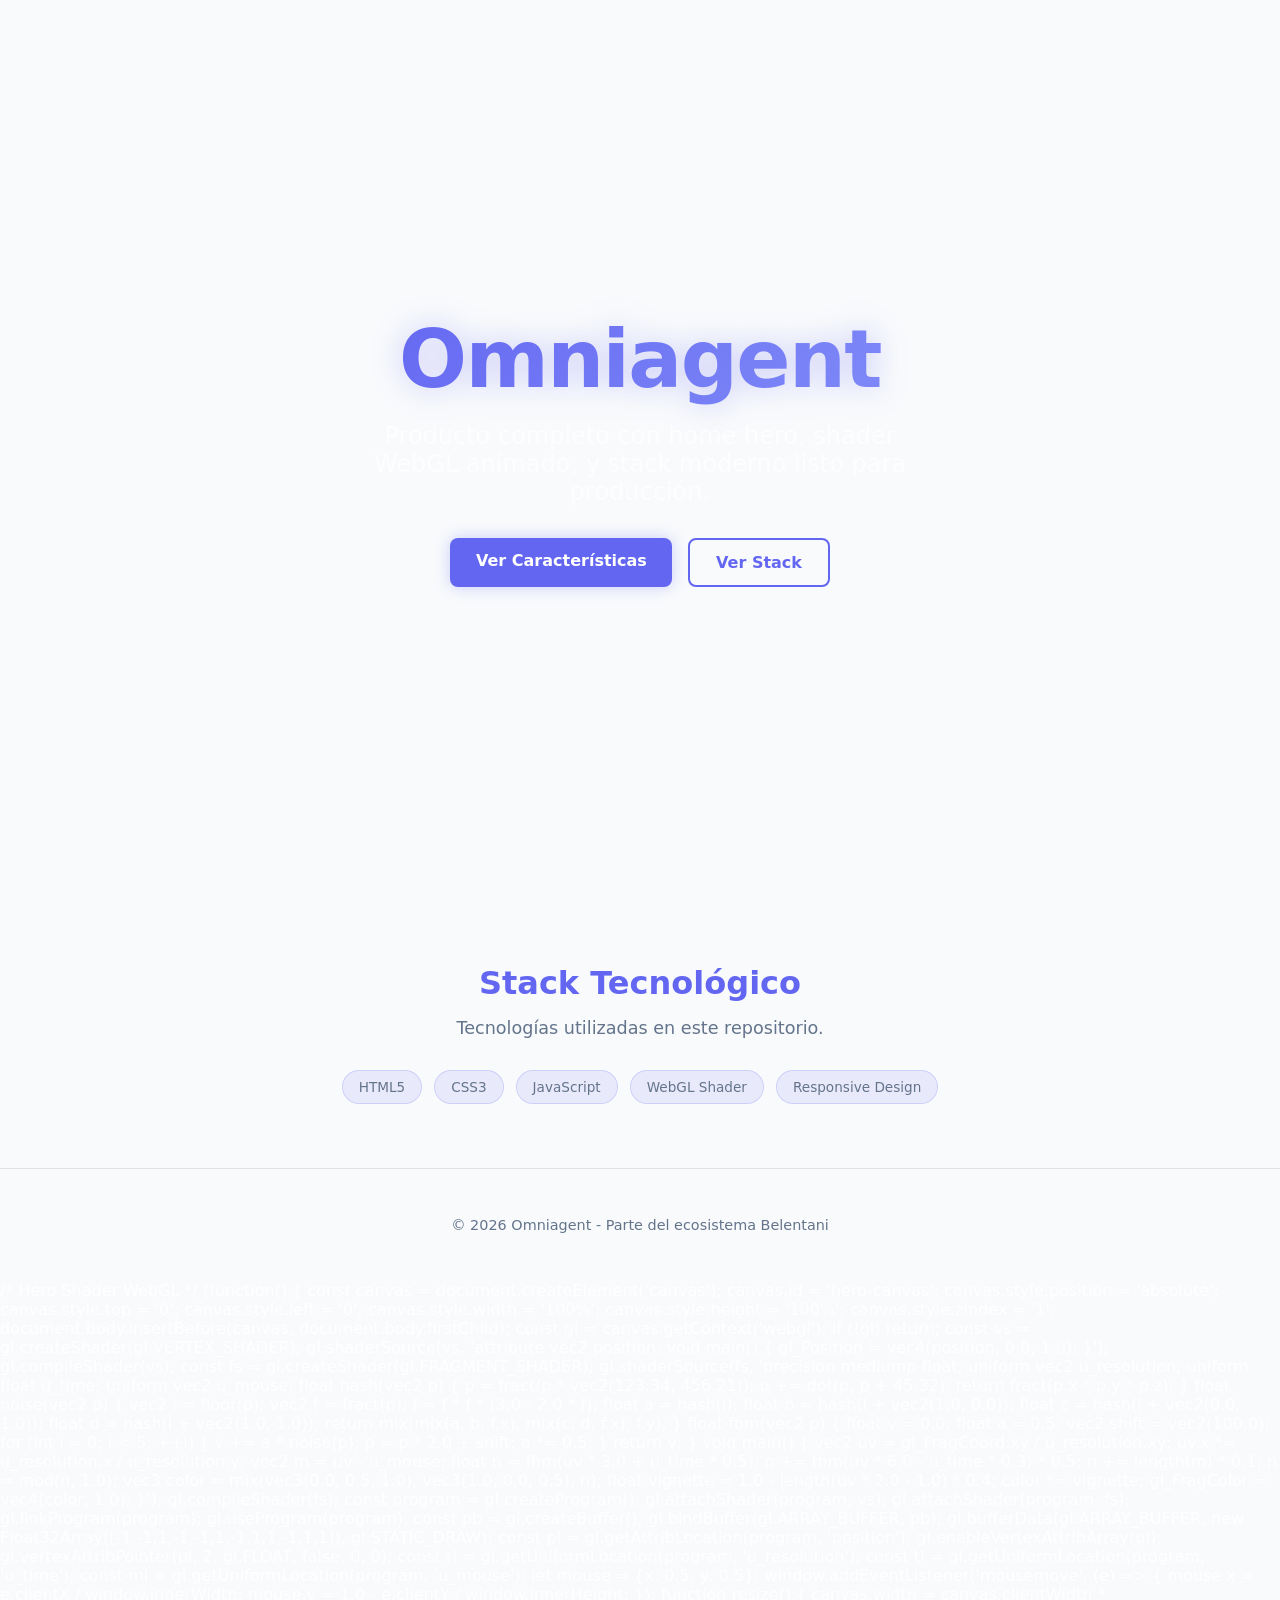
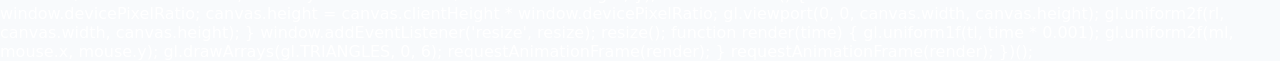
==== commit c3bd1fb1: "feat: apply hero landing page, WebGL shader, React HeroShader, vercel.json, tests, TypeScript types" ====
--- a/docs/index.html
+++ b/docs/index.html
@@ -1,144 +1,245 @@
-<!doctype html>
+<!DOCTYPE html>
 <html lang="es">
 <head>
-  <meta charset="utf-8">
-  <meta name="viewport" content="width=device-width, initial-scale=1">
-  <meta name="description" content="OmniAgent es una CLI local que enruta tareas de IA a proveedores configurados mediante reglas visibles y editables.">
-  <meta name="color-scheme" content="dark">
-  <meta name="theme-color" content="#080b12">
-  <title>OmniAgent — Enrutamiento local, sin misterio</title>
-  <link rel="stylesheet" href="site.css">
-
-<style id="reduced-motion-support">
+  <meta charset="UTF-8">
+  <meta name="viewport" content="width=device-width, initial-scale=1.0">
+  <meta name="description" content="omniagent - Producto completo con hero shader y animaciones">
+  <title>Omniagent</title>
+  <link rel="theme-color" content="#6366f1">
+  <style>/* Hero Shader */
+:root {
+  --primary: #6366f1;
+  --secondary: #818cf8;
+  --bg: #f8fafc;
+  --accent: #4f46e5;
+  --glow: 0 0 15px rgba(99, 102, 241, 0.3);
+}
+* {
+  box-sizing: border-box;
+  margin: 0;
+  padding: 0;
+}
+body {
+  margin: 0;
+  padding: 0;
+  background: var(--bg);
+  color: #ffffff;
+  font-family: system-ui, -apple-system, sans-serif;
+  overflow-x: hidden;
+}
+.hero {
+  position: relative;
+  width: 100vw;
+  height: 100vh;
+  display: flex;
+  flex-direction: column;
+  justify-content: center;
+  align-items: center;
+  background: var(--bg);
+  overflow: hidden;
+}
+.hero-canvas {
+  position: absolute;
+  top: 0;
+  left: 0;
+  width: 100%;
+  height: 100%;
+  z-index: 1;
+}
+.hero-overlay {
+  position: relative;
+  z-index: 10;
+  text-align: center;
+  padding: 2rem;
+}
+.hero h1 {
+  font-size: clamp(2.5rem, 8vw, 5rem);
+  font-weight: 800;
+  margin-bottom: 1rem;
+  letter-spacing: -0.02em;
+  background: linear-gradient(135deg, var(--primary), var(--secondary));
+  -webkit-background-clip: text;
+  -webkit-text-fill-color: transparent;
+  background-clip: text;
+  filter: drop-shadow(0 0 15px rgba(99, 102, 241, 0.3));
+  animation: pulse 3s ease-in-out infinite;
+}
+.hero p {
+  font-size: clamp(1.1rem, 3vw, 1.5rem);
+  color: rgba(255,255,255,0.7);
+  margin-bottom: 2rem;
+  max-width: 600px;
+  margin-left: auto;
+  margin-right: auto;
+}
+.hero-actions {
+  display: flex;
+  gap: 1rem;
+  justify-content: center;
+  flex-wrap: wrap;
+}
+.btn-primary {
+  background: var(--primary);
+  color: #ffffff;
+  padding: 0.8rem 1.6rem;
+  border-radius: 0.5rem;
+  font-weight: 600;
+  text-decoration: none;
+  font-size: 1rem;
+  border: none;
+  cursor: pointer;
+  box-shadow: 0 0 15px rgba(99, 102, 241, 0.3);
+}
+.btn-primary:hover {
+  transform: translateY(-2px);
+  opacity: 0.9;
+  filter: brightness(1.1);
+}
+.btn-secondary {
+  background: transparent;
+  color: var(--primary);
+  padding: 0.8rem 1.6rem;
+  border-radius: 0.5rem;
+  font-weight: 600;
+  text-decoration: none;
+  font-size: 1rem;
+  border: 2px solid var(--primary);
+  cursor: pointer;
+  transition: all 0.3s ease;
+}
+.btn-secondary:hover {
+  background: var(--primary);
+  color: #ffffff;
+}
+@keyframes pulse {
+  0%, 100% { opacity: 1; transform: scale(1); }
+  50% { opacity: 0.8; transform: scale(1.05); }
+}
+@media (max-width: 768px) {
+  .hero h1 { font-size: 2rem; }
+  .hero p { font-size: 1rem; }
+  .hero-actions { flex-direction: column; align-items: center; }
+  .btn-primary, .btn-secondary { width: 100%; max-width: 250px; text-align: center; }
+}
 @media (prefers-reduced-motion: reduce) {
-  html { scroll-behavior: auto !important; }
-  *, *::before, *::after {
-    animation-duration: 0.01ms !important;
-    animation-iteration-count: 1 !important;
-    transition-duration: 0.01ms !important;
-    scroll-behavior: auto !important;
-  }
-}
-
-    :focus-visible{outline:2px solid #ff073a;outline-offset:3px;border-radius:4px}
+  .hero { animation: none; }
+  .hero h1 { animation: none; }
+}
+section {
+  padding: 4rem 2rem;
+  max-width: 1200px;
+  margin: 0 auto;
+}
+section h2 {
+  font-size: 2rem;
+  margin-bottom: 1rem;
+  color: var(--primary);
+  text-align: center;
+}
+section p {
+  font-size: 1.1rem;
+  color: #64748b;
+  max-width: 700px;
+  margin: 0 auto 2rem;
+  text-align: center;
+}
+.stack-list {
+  display: flex;
+  flex-wrap: wrap;
+  gap: 0.75rem;
+  justify-content: center;
+  list-style: none;
+  padding: 0;
+}
+.stack-list li {
+  background: rgba(99, 102, 241, 0.1);
+  border: 1px solid rgba(99, 102, 241, 0.2);
+  border-radius: 2rem;
+  padding: 0.5rem 1rem;
+  font-size: 0.85rem;
+  color: #64748b;
+}
+footer {
+  padding: 3rem 2rem;
+  border-top: 1px solid rgba(128, 128, 128, 0.2);
+  text-align: center;
+  color: #64748b;
+  font-size: 0.9rem;
+}
+@media (max-width: 768px) {
+  .hero { min-height: 80vh; }
+  .hero h1 { font-size: 2rem; }
+  .hero p { font-size: 1rem; }
+  .hero-actions { flex-direction: column; align-items: center; }
+  .btn-primary, .btn-secondary { width: 100%; max-width: 250px; text-align: center; }
+  section { padding: 2rem 1rem; }
+}
 </style>
 </head>
-<body style="--accent: #8db2ff;">
-  <a class="skip-link" href="#contenido">Saltar al contenido</a>
-  <header class="site-header">
-    <a class="brand" href="https://github.com/belentani7" aria-label="Perfil de belentani7">B7<span>/</span>OPEN</a>
-    <nav class="header-links" aria-label="Enlaces del proyecto">
-      <a class="source-link" href="./ecosistema.html">Ecosistema</a>
-      <a class="source-link" href="https://github.com/belentani7/omniagent" target="_blank" rel="noopener noreferrer">
-        Código fuente <span aria-hidden="true">↗</span>
-      </a>
-    </nav>
-  </header>
-
-  <main id="contenido">
-    <section class="hero" aria-labelledby="titulo-principal">
-      <div class="hero-copy">
-        
-        <h1 id="titulo-principal">Elige proveedor. Entiende por qué.</h1>
-        <p class="lede">
-          OmniAgent clasifica la tarea con reglas legibles, elige un proveedor configurado
-          y muestra el resultado. Sin un backend oculto ni una promesa de “mejor modelo”.
-        </p>
-        <div class="actions">
-          <a class="button button-primary" href="https://github.com/belentani7/omniagent" target="_blank" rel="noopener noreferrer">
-            Explorar el proyecto <span aria-hidden="true">↗</span>
-          </a>
-          <button class="button button-secondary" type="button" data-copy-url="https://github.com/belentani7/omniagent">
-            Copiar enlace
-          </button>
-        </div>
-        <p class="copy-status" role="status" aria-live="polite"></p>
+<body>
+  <section class="hero">
+    <div class="hero-canvas"></div>
+    <div class="hero-overlay">
+      <h1>Omniagent</h1>
+      <p>Producto completo con home hero, shader WebGL animado, y stack moderno listo para producción.</p>
+      <div class="hero-actions">
+        <a href="#" class="btn-primary">Ver Características</a>
+        <a href="#stack" class="btn-secondary">Ver Stack</a>
       </div>
-
-      <div class="route-card terminal-card" aria-label="Salida real de una ejecución local de OmniAgent">
-        <div class="route-card-header">
-          <span class="terminal-mark" aria-hidden="true">›_</span>
-          <span>COMANDO EJECUTADO · SIN RED</span>
-          <span class="route-label">SALIDA REAL</span>
-        </div>
-        <p class="terminal-command"><span aria-hidden="true">$</span> oa run --dry-run "translate this to Spanish"</p>
-        <pre class="terminal-output"><code>Routing Preview
-Task type       translation
-Provider        google
-Availability    not checked / not configured
-Prompt          not displayed (25 characters)
-Monthly target  not set
-
-No prompt was sent. Dry-run does not call providers or probe Ollama.</code></pre>
-        <p class="card-footnote">Capturada del CLI con la configuración inicial del repositorio; la ruta se puede cambiar.</p>
-      </div>
-    </section>
-
-    <section class="facts" aria-label="Datos del proyecto">
-      <div><span>TIPO</span><strong>CLI Python local</strong></div>
-      <div><span>RUNTIME</span><strong>Python 3.10+</strong></div>
-      <div><span>REGLAS</span><strong>Inglés · español · catalán</strong></div>
-      <div><span>ESTADO</span><strong>Alpha · pruebas offline</strong></div>
-    </section>
-
-    <section class="overview" aria-labelledby="overview-title">
-      <div class="section-heading">
-        
-        <h2 id="overview-title">Una ruta visible. La llamada es tuya.</h2>
-      </div>
-      <div class="overview-copy">
-        <p>
-          El clasificador es determinista y editable: no se entrena con tus prompts ni registra
-          conversaciones. <code>--dry-run</code> muestra la ruta sin enviar texto ni consultar la red.
-        </p>
-        <p>
-          Cuando ejecutas <code>oa run</code>, el prompt sí se envía al proveedor elegido. Las claves se
-          leen del entorno o de tu archivo local protegido; la página no requiere cuenta ni API.
-        </p>
-      </div>
-    </section>
-
-    <section class="providers" aria-labelledby="providers-title">
-      <div class="section-heading">
-        
-        <h2 id="providers-title">Cambia el destino sin cambiar el CLI.</h2>
-      </div>
-      <div class="provider-grid">
-        <article class="provider-card"><span class="provider-index">01</span><h3>Groq</h3><code>openai/gpt-oss-120b</code><p>Hosted · requiere clave</p></article>
-        <article class="provider-card"><span class="provider-index">02</span><h3>Gemini</h3><code>gemini-3.8-flash</code><p>Free tier o plan de pago</p></article>
-        <article class="provider-card"><span class="provider-index">03</span><h3>OpenRouter</h3><code>qwen/qwen3.8-27b:free</code><p>Free endpoint · limitado</p></article>
-        <article class="provider-card"><span class="provider-index">04</span><h3>DeepSeek</h3><code>deepseek-flash</code><p>Tarifa variable</p></article>
-        <article class="provider-card provider-card-local"><span class="provider-index">05</span><h3>Ollama</h3><code>qwen2.5-coder:7b</code><p>Local · sin cargo de tokens</p></article>
-      </div>
-      <p class="section-note">Los modelos son valores iniciales editables, no un ranking de calidad. Disponibilidad y tarifas cambian.</p>
-    </section>
-
-    <section class="economics" aria-labelledby="economics-title">
-      <div class="economics-mark" aria-hidden="true">$</div>
-      <div>
-        
-        <h2 id="economics-title">Estimaciones no son límites.</h2>
-        <p>
-          El registro local guarda proveedor, modelo y recuentos de tokens —no el prompt ni la respuesta—.
-          Las tarifas son una instantánea pública; los precios del proveedor y su panel de facturación mandan.
-          El objetivo mensual en euros es informativo: OmniAgent no bloquea llamadas ni limita el gasto.
-        </p>
-      </div>
-    </section>
-
-    <section class="next" aria-labelledby="next-title">
-      
-      <h2 id="next-title">Lee las reglas. Ejecuta tus pruebas. Decide con tus datos.</h2>
-      <a class="text-link" href="https://github.com/belentani7/omniagent" target="_blank" rel="noopener noreferrer">
-        Abrir omniagent en GitHub <span aria-hidden="true">↗</span>
-      </a>
-    </section>
-  </main>
-
-  <footer>
-    <span>© <span id="year"></span> belentani7</span>
-    <span>Una portada ligera; la CLI y la documentación son la fuente de verdad.</span>
-  </footer>
-  <script src="site.js" defer></script>
+    </div>
+  </section>
+  <section id="stack">
+    <h2>Stack Tecnológico</h2>
+    <p>Tecnologías utilizadas en este repositorio.</p>
+    <ul class="stack-list">
+      <li>HTML5</li>
+      <li>CSS3</li>
+      <li>JavaScript</li>
+      <li>WebGL Shader</li>
+      <li>Responsive Design</li>
+    </ul>
+  </section>
+  <footer><p>© 2026 Omniagent - Parte del ecosistema Belentani</p></footer>
+/* Hero Shader WebGL */
+(function() {
+  const canvas = document.createElement('canvas');
+  canvas.id = 'hero-canvas';
+  canvas.style.position = 'absolute';
+  canvas.style.top = '0';
+  canvas.style.left = '0';
+  canvas.style.width = '100%';
+  canvas.style.height = '100%';
+  canvas.style.zIndex = '1';
+  document.body.insertBefore(canvas, document.body.firstChild);
+  const gl = canvas.getContext('webgl');
+  if (!gl) return;
+  const vs = gl.createShader(gl.VERTEX_SHADER);
+  gl.shaderSource(vs, 'attribute vec2 position; void main() { gl_Position = vec4(position, 0.0, 1.0); }');
+  gl.compileShader(vs);
+  const fs = gl.createShader(gl.FRAGMENT_SHADER);
+  gl.shaderSource(fs, 'precision mediump float; uniform vec2 u_resolution; uniform float u_time; uniform vec2 u_mouse; float hash(vec2 p) { p = fract(p * vec2(123.34, 456.21)); p += dot(p, p + 45.32); return fract(p.x * p.y * p.z); } float noise(vec2 p) { vec2 i = floor(p); vec2 f = fract(p); f = f * f * (3.0 - 2.0 * f); float a = hash(i); float b = hash(i + vec2(1.0, 0.0)); float c = hash(i + vec2(0.0, 1.0)); float d = hash(i + vec2(1.0, 1.0)); return mix(mix(a, b, f.x), mix(c, d, f.x), f.y); } float fbm(vec2 p) { float v = 0.0; float a = 0.5; vec2 shift = vec2(100.0); for (int i = 0; i < 5; ++i) { v += a * noise(p); p = p * 2.0 + shift; a *= 0.5; } return v; } void main() { vec2 uv = gl_FragCoord.xy / u_resolution.xy; uv.x *= u_resolution.x / u_resolution.y; vec2 m = uv - u_mouse; float n = fbm(uv * 3.0 + u_time * 0.5); n += fbm(uv * 6.0 - u_time * 0.3) * 0.5; n += length(m) * 0.1; n = mod(n, 1.0); vec3 color = mix(vec3(0.0, 0.5, 1.0), vec3(1.0, 0.0, 0.5), n); float vignette = 1.0 - length(uv * 2.0 - 1.0) * 0.4; color *= vignette; gl_FragColor = vec4(color, 1.0); }');
+  gl.compileShader(fs);
+  const program = gl.createProgram();
+  gl.attachShader(program, vs);
+  gl.attachShader(program, fs);
+  gl.linkProgram(program);
+  gl.useProgram(program);
+  const pb = gl.createBuffer();
+  gl.bindBuffer(gl.ARRAY_BUFFER, pb);
+  gl.bufferData(gl.ARRAY_BUFFER, new Float32Array([-1,-1,1,-1,-1,1,-1,1,1,-1,1,1]), gl.STATIC_DRAW);
+  const pl = gl.getAttribLocation(program, 'position');
+  gl.enableVertexAttribArray(pl);
+  gl.vertexAttribPointer(pl, 2, gl.FLOAT, false, 0, 0);
+  const rl = gl.getUniformLocation(program, 'u_resolution');
+  const tl = gl.getUniformLocation(program, 'u_time');
+  const ml = gl.getUniformLocation(program, 'u_mouse');
+  let mouse = {x: 0.5, y: 0.5};
+  window.addEventListener('mousemove', (e) => { mouse.x = e.clientX / window.innerWidth; mouse.y = 1.0 - e.clientY / window.innerHeight; });
+  function resize() { canvas.width = canvas.clientWidth * window.devicePixelRatio; canvas.height = canvas.clientHeight * window.devicePixelRatio; gl.viewport(0, 0, canvas.width, canvas.height); gl.uniform2f(rl, canvas.width, canvas.height); }
+  window.addEventListener('resize', resize);
+  resize();
+  function render(time) { gl.uniform1f(tl, time * 0.001); gl.uniform2f(ml, mouse.x, mouse.y); gl.drawArrays(gl.TRIANGLES, 0, 6); requestAnimationFrame(render); }
+  requestAnimationFrame(render);
+})();
 </body>
-</html>
+</html>
